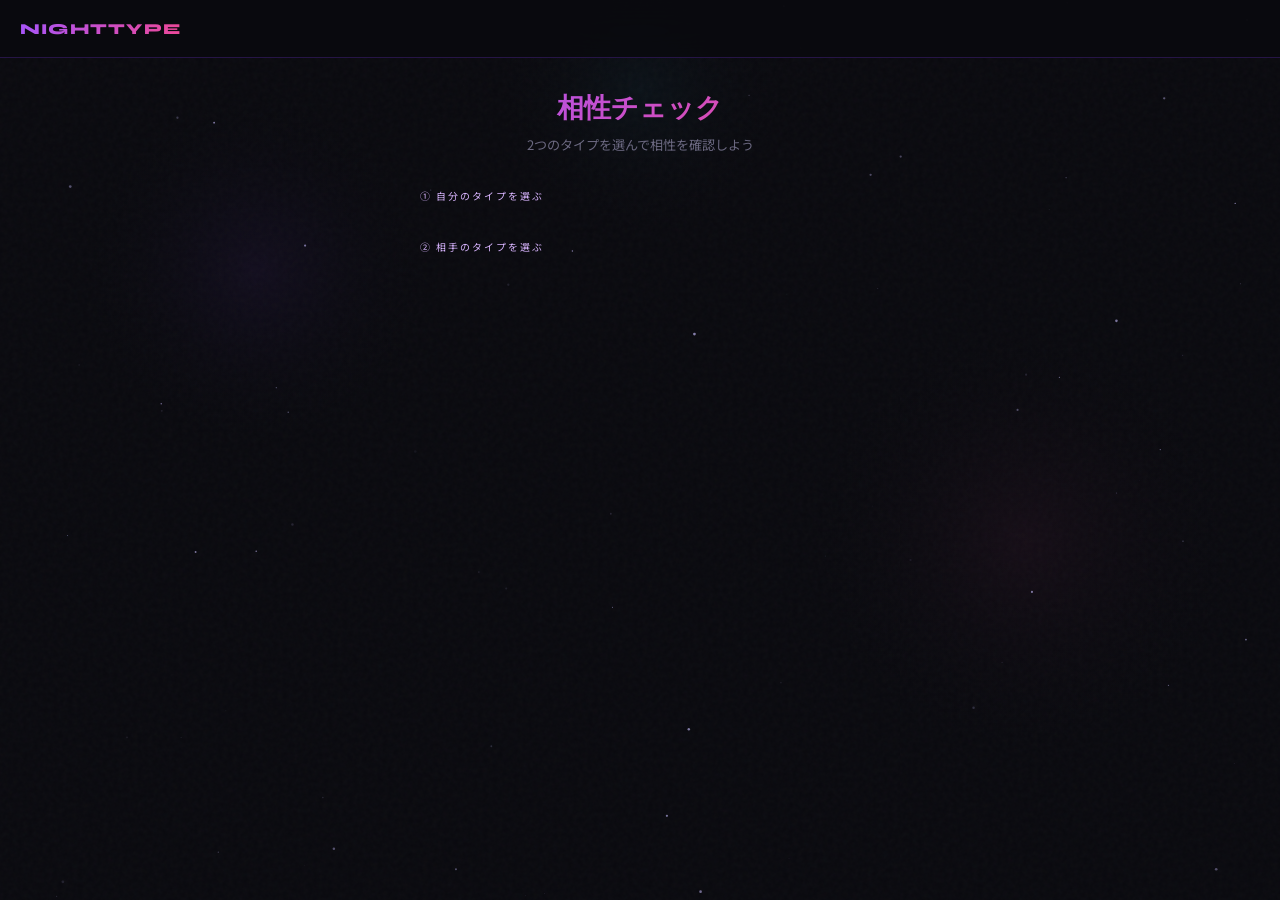
==== compat.html @ bc892fff "Add files via upload" ====
<!DOCTYPE html>
<html lang="ja">
<head>
  <meta charset="UTF-8" />
  <meta name="viewport" content="width=device-width, initial-scale=1.0" />
  <title>相性チェック｜NightType</title>
  <link rel="stylesheet" href="./style.css" />
</head>
<body>

<canvas id="bg-canvas"></canvas>
<div class="noise"></div>

<nav class="navbar">
  <a href="index.html" class="nav-logo">NightType</a>
  <button class="hamburger" id="hamburger" aria-label="menu">
    <span></span><span></span><span></span>
  </button>
</nav>
<div class="drawer" id="drawer">
  <a href="index.html"><span class="icon">🏠</span>ホーム</a>
  <a href="quiz.html"><span class="icon">🌙</span>診断する</a>
  <a href="compat.html" class="active"><span class="icon">💜</span>相性チェック</a>
</div>
<div class="drawer-overlay" id="drawer-overlay"></div>

<div class="page">
  <div class="compat-page">

    <div class="page-header">
      <h1>相性チェック</h1>
      <p>2つのタイプを選んで相性を確認しよう</p>
    </div>

    <p class="selector-label">① 自分のタイプを選ぶ</p>
    <div class="type-grid" id="grid1"></div>

    <p class="selector-label" style="animation-delay:0.4s">② 相手のタイプを選ぶ</p>
    <div class="type-grid" id="grid2"></div>

    <!-- 結果 -->
    <div class="compat-result" id="compatResult">
      <div class="cr-pair">
        <div class="cr-type">
          <span class="icon" id="crIcon1">🌙</span>
          <span class="name" id="crName1">—</span>
        </div>
        <div class="cr-arrow">⟷</div>
        <div class="cr-type">
          <span class="icon" id="crIcon2">🌙</span>
          <span class="name" id="crName2">—</span>
        </div>
      </div>

      <div class="cr-score">
        <div class="hearts" id="crHearts">💜💜💜</div>
        <div class="label" id="crLabel">相性スコア</div>
      </div>

      <p class="cr-comment" id="crComment">—</p>
    </div>

  </div>
</div>

<script src="./types.js"></script>
<script>
const typeKeys = Object.keys(types);
let sel1 = null, sel2 = null;

const heartMap = {
  5: { hearts: '💜💜💜💜💜', label: '最高の相性 ★★★★★' },
  4: { hearts: '💜💜💜💜🤍', label: 'とても良い相性 ★★★★☆' },
  3: { hearts: '💜💜💜🤍🤍', label: '普通の相性 ★★★☆☆' },
  2: { hearts: '💜💜🤍🤍🤍', label: '少し難しい ★★☆☆☆' },
  1: { hearts: '💜🤍🤍🤍🤍', label: '刺激が強い ★☆☆☆☆' }
};

function buildGrid(gridId, selClass) {
  const grid = document.getElementById(gridId);
  typeKeys.forEach(key => {
    const d = types[key];
    const btn = document.createElement('button');
    btn.className = 'type-btn';
    btn.dataset.key = key;
    btn.innerHTML = `
      <span class="tb-icon">${d.icon}</span>
      <span class="tb-name">${d.name}</span>
      <span class="tb-desc">${d.description.slice(0, 24)}…</span>
    `;
    btn.addEventListener('click', () => {
      grid.querySelectorAll('.type-btn').forEach(b => b.classList.remove('selected'));
      btn.classList.add('selected');
      if (gridId === 'grid1') sel1 = key;
      else sel2 = key;
      if (sel1 && sel2) showResult();
    });
    grid.appendChild(btn);
  });
}

function showResult() {
  const score = getCompat(sel1, sel2);
  const d1 = types[sel1], d2 = types[sel2];
  const hm = heartMap[score];

  document.getElementById('crIcon1').textContent = d1.icon;
  document.getElementById('crName1').textContent = d1.name;
  document.getElementById('crIcon2').textContent = d2.icon;
  document.getElementById('crName2').textContent = d2.name;
  document.getElementById('crHearts').textContent = hm.hearts;
  document.getElementById('crLabel').textContent = hm.label;
  document.getElementById('crComment').textContent = getCompatComment(score);

  const res = document.getElementById('compatResult');
  res.classList.remove('show');
  void res.offsetWidth; // reflow for re-animation
  res.classList.add('show');
  res.scrollIntoView({ behavior: 'smooth', block: 'nearest' });
}

buildGrid('grid1');
buildGrid('grid2');

// もし診断結果があれば自分のタイプを自動選択
const savedScores = JSON.parse(localStorage.getItem('nightTypeScores'));
if (savedScores) {
  const myType = Object.keys(savedScores).reduce((a, b) => savedScores[a] > savedScores[b] ? a : b);
  const btn = document.querySelector(`#grid1 [data-key="${myType}"]`);
  if (btn) { btn.click(); }
}
</script>
<script src="./common.js"></script>
</body>
</html>
---- style.css ----
@import url('https://fonts.googleapis.com/css2?family=Syne:wght@400;600;700;800&family=Noto+Sans+JP:wght@300;400;500&display=swap');

*, *::before, *::after { box-sizing: border-box; margin: 0; padding: 0; }

:root {
  --bg:       #0a0a0f;
  --surface:  #111118;
  --surface2: #18181f;
  --purple:   #7c3aed;
  --purple-l: #a855f7;
  --purple-ll:#d8b4fe;
  --pink:     #ec4899;
  --pink-l:   #f9a8d4;
  --cyan:     #22d3ee;
  --white:    #f4f0ff;
  --muted:    #6b6880;
  --border:   rgba(124,58,237,0.25);
  --glow:     rgba(124,58,237,0.35);
}

html, body { height: 100%; scroll-behavior: smooth; }

body {
  font-family: 'Noto Sans JP', sans-serif;
  background: var(--bg);
  color: var(--white);
  min-height: 100vh;
  overflow-x: hidden;
}

/* ── Scrollbar ── */
::-webkit-scrollbar { width: 4px; }
::-webkit-scrollbar-track { background: var(--bg); }
::-webkit-scrollbar-thumb { background: var(--purple); border-radius: 2px; }

/* ── Canvas BG ── */
#bg-canvas {
  position: fixed; inset: 0; z-index: 0; pointer-events: none;
}

/* ── Noise overlay ── */
.noise {
  position: fixed; inset: 0; z-index: 1; pointer-events: none; opacity: 0.03;
  background-image: url("data:image/svg+xml,%3Csvg viewBox='0 0 200 200' xmlns='http://www.w3.org/2000/svg'%3E%3Cfilter id='n'%3E%3CfeTurbulence type='fractalNoise' baseFrequency='0.9' numOctaves='4' stitchTiles='stitch'/%3E%3C/filter%3E%3Crect width='100%25' height='100%25' filter='url(%23n)'/%3E%3C/svg%3E");
}

/* ════════════════════════════
   NAVBAR
════════════════════════════ */
.navbar {
  position: fixed; top: 0; left: 0; right: 0; z-index: 100;
  display: flex; align-items: center; justify-content: space-between;
  padding: 0 20px; height: 58px;
  background: rgba(10,10,15,0.85);
  backdrop-filter: blur(16px);
  border-bottom: 1px solid var(--border);
}

.nav-logo {
  font-family: 'Syne', sans-serif; font-weight: 800; font-size: 0.95rem;
  letter-spacing: 0.08em; text-transform: uppercase;
  background: linear-gradient(90deg, var(--purple-l), var(--pink));
  -webkit-background-clip: text; -webkit-text-fill-color: transparent;
  text-decoration: none;
}

.hamburger {
  display: flex; flex-direction: column; justify-content: center; gap: 5px;
  width: 36px; height: 36px; cursor: pointer; padding: 4px;
  background: none; border: none;
}
.hamburger span {
  display: block; height: 2px; border-radius: 2px;
  background: var(--purple-ll);
  transition: all 0.3s ease;
  transform-origin: center;
}
.hamburger.open span:nth-child(1) { transform: translateY(7px) rotate(45deg); }
.hamburger.open span:nth-child(2) { opacity: 0; transform: scaleX(0); }
.hamburger.open span:nth-child(3) { transform: translateY(-7px) rotate(-45deg); }

/* Drawer */
.drawer {
  position: fixed; top: 58px; right: 0; bottom: 0;
  width: min(280px, 80vw); z-index: 99;
  background: rgba(17,17,24,0.97);
  backdrop-filter: blur(20px);
  border-left: 1px solid var(--border);
  transform: translateX(100%);
  transition: transform 0.35s cubic-bezier(0.4,0,0.2,1);
  padding: 32px 24px;
  display: flex; flex-direction: column; gap: 8px;
}
.drawer.open { transform: translateX(0); }
.drawer-overlay {
  position: fixed; inset: 0; z-index: 98; background: rgba(0,0,0,0.5);
  opacity: 0; pointer-events: none; transition: opacity 0.3s;
}
.drawer-overlay.open { opacity: 1; pointer-events: all; }

.drawer a {
  display: flex; align-items: center; gap: 12px;
  padding: 14px 16px; border-radius: 10px;
  font-family: 'Syne', sans-serif; font-weight: 600; font-size: 0.9rem;
  letter-spacing: 0.05em; color: var(--white); text-decoration: none;
  transition: all 0.2s;
}
.drawer a:hover, .drawer a.active {
  background: rgba(124,58,237,0.2); color: var(--purple-ll);
}
.drawer a .icon { font-size: 1.1rem; width: 24px; text-align: center; }

/* ════════════════════════════
   PAGE WRAPPER
════════════════════════════ */
.page {
  position: relative; z-index: 2;
  padding-top: 58px; min-height: 100vh;
}

/* ════════════════════════════
   HOME PAGE
════════════════════════════ */
.home-hero {
  display: flex; flex-direction: column; align-items: center; justify-content: center;
  min-height: calc(100vh - 58px);
  padding: 40px 24px; text-align: center;
}

.hero-badge {
  display: inline-flex; align-items: center; gap: 6px;
  padding: 6px 14px; border-radius: 999px;
  border: 1px solid rgba(168,85,247,0.4);
  background: rgba(124,58,237,0.12);
  font-size: 0.65rem; letter-spacing: 0.2em; text-transform: uppercase;
  color: var(--purple-ll); margin-bottom: 24px;
  opacity: 0; animation: popIn 0.6s ease 0.2s forwards;
}
.hero-badge .dot {
  width: 6px; height: 6px; border-radius: 50%; background: var(--purple-l);
  animation: pulse 2s infinite;
}

.hero-title {
  font-family: 'Syne', sans-serif; font-weight: 800;
  font-size: clamp(2.2rem, 8vw, 3.4rem); line-height: 1.1;
  letter-spacing: -0.01em; margin-bottom: 16px;
  opacity: 0; animation: popIn 0.6s ease 0.35s forwards;
}
.hero-title .grad {
  background: linear-gradient(135deg, var(--purple-l) 0%, var(--pink) 50%, var(--cyan) 100%);
  -webkit-background-clip: text; -webkit-text-fill-color: transparent;
}

.hero-sub {
  font-size: 0.9rem; line-height: 1.8; color: var(--muted);
  max-width: 320px; margin-bottom: 40px;
  opacity: 0; animation: popIn 0.6s ease 0.5s forwards;
}

.hero-btn {
  display: inline-block; padding: 16px 40px; border-radius: 999px;
  background: linear-gradient(135deg, var(--purple), var(--pink));
  color: #fff; font-family: 'Syne', sans-serif; font-weight: 700;
  font-size: 0.9rem; letter-spacing: 0.08em; text-decoration: none;
  box-shadow: 0 8px 32px rgba(124,58,237,0.45);
  transition: all 0.25s ease;
  opacity: 0; animation: popIn 0.6s ease 0.65s forwards;
}
.hero-btn:hover {
  transform: translateY(-3px);
  box-shadow: 0 14px 40px rgba(124,58,237,0.6);
}

.hero-cards {
  display: flex; gap: 12px; margin-top: 48px; flex-wrap: wrap; justify-content: center;
  opacity: 0; animation: popIn 0.6s ease 0.8s forwards;
}
.hero-card {
  padding: 14px 18px; border-radius: 14px;
  background: var(--surface); border: 1px solid var(--border);
  font-size: 0.75rem; color: var(--muted);
  display: flex; align-items: center; gap: 8px;
}
.hero-card .num {
  font-family: 'Syne', sans-serif; font-weight: 700; font-size: 1.1rem; color: var(--purple-ll);
}

/* ════════════════════════════
   QUIZ PAGE
════════════════════════════ */
.quiz-wrap {
  max-width: 480px; margin: 0 auto;
  padding: 32px 20px 60px;
  display: flex; flex-direction: column; align-items: center;
}

.quiz-header {
  width: 100%; margin-bottom: 28px;
  opacity: 0; animation: popIn 0.5s ease 0.1s forwards;
}

.progress-top {
  display: flex; justify-content: space-between; align-items: center;
  font-size: 0.65rem; letter-spacing: 0.15em; text-transform: uppercase;
  color: var(--muted); margin-bottom: 10px;
}
.progress-num { font-family: 'Syne', sans-serif; color: var(--purple-ll); font-weight: 700; }

.progress-bar {
  width: 100%; height: 3px; background: rgba(255,255,255,0.06); border-radius: 999px; overflow: hidden;
}
.progress-fill {
  height: 100%;
  background: linear-gradient(90deg, var(--purple), var(--pink));
  border-radius: 999px;
  transition: width 0.5s cubic-bezier(0.4,0,0.2,1);
  position: relative;
}
.progress-fill::after {
  content: ''; position: absolute; right: 0; top: 50%; transform: translateY(-50%);
  width: 8px; height: 8px; border-radius: 50%;
  background: var(--pink);
  box-shadow: 0 0 10px var(--pink);
}

.q-card {
  width: 100%; border-radius: 20px;
  background: var(--surface);
  border: 1px solid var(--border);
  padding: 32px 24px; position: relative; overflow: hidden;
  opacity: 0; animation: popIn 0.5s ease 0.25s forwards;
}
.q-card::before {
  content: ''; position: absolute; top: 0; left: 0; right: 0; height: 2px;
  background: linear-gradient(90deg, var(--purple), var(--pink), var(--cyan));
}

.q-tag {
  display: inline-block; padding: 4px 10px; border-radius: 999px;
  background: rgba(124,58,237,0.18); border: 1px solid rgba(168,85,247,0.3);
  font-size: 0.6rem; letter-spacing: 0.2em; text-transform: uppercase;
  color: var(--purple-ll); margin-bottom: 18px;
}

#question {
  font-size: 1.15rem; line-height: 1.85; font-weight: 400; letter-spacing: 0.02em;
}

.q-deco {
  position: absolute; bottom: -20px; right: -20px;
  width: 100px; height: 100px; border-radius: 50%;
  background: radial-gradient(circle, rgba(124,58,237,0.12), transparent 70%);
  pointer-events: none;
}

.btn-group {
  width: 100%; display: flex; flex-direction: column; gap: 12px; margin-top: 20px;
  opacity: 0; animation: popIn 0.5s ease 0.4s forwards;
}

.btn-yes, .btn-no {
  width: 100%; padding: 18px; border-radius: 14px; border: none; cursor: pointer;
  font-family: 'Syne', sans-serif; font-weight: 700; font-size: 0.85rem;
  letter-spacing: 0.06em; transition: all 0.22s ease; position: relative; overflow: hidden;
}
.btn-yes {
  background: linear-gradient(135deg, var(--purple), var(--pink));
  color: #fff;
  box-shadow: 0 6px 24px rgba(124,58,237,0.4);
}
.btn-yes:hover { transform: translateY(-2px); box-shadow: 0 10px 32px rgba(124,58,237,0.55); }
.btn-no {
  background: var(--surface2); color: var(--muted);
  border: 1px solid rgba(255,255,255,0.08);
}
.btn-no:hover { color: var(--white); border-color: rgba(255,255,255,0.2); transform: translateY(-2px); }

/* ════════════════════════════
   RESULT PAGE
════════════════════════════ */
.result-wrap {
  max-width: 480px; margin: 0 auto;
  padding: 32px 20px 80px;
  display: flex; flex-direction: column; align-items: center;
}

.result-eyebrow {
  font-size: 0.62rem; letter-spacing: 0.3em; text-transform: uppercase;
  color: var(--purple-ll); margin-bottom: 20px;
  opacity: 0; animation: popIn 0.6s ease 0.1s forwards;
}

.result-illust {
  width: 140px; height: 140px; border-radius: 50%;
  display: flex; align-items: center; justify-content: center;
  font-size: 4.5rem; margin-bottom: 24px;
  border: 2px solid var(--border);
  background: radial-gradient(circle at 30% 30%, rgba(124,58,237,0.3), rgba(10,10,15,0.8));
  box-shadow: 0 0 40px rgba(124,58,237,0.3), inset 0 0 30px rgba(168,85,247,0.1);
  opacity: 0; animation: popIn 0.7s cubic-bezier(0.34,1.56,0.64,1) 0.3s forwards;
}

.result-card {
  width: 100%; border-radius: 20px;
  background: var(--surface); border: 1px solid var(--border);
  padding: 28px 22px; position: relative; overflow: hidden;
  opacity: 0; animation: popIn 0.6s ease 0.5s forwards;
}
.result-card::before {
  content: ''; position: absolute; top: 0; left: 0; right: 0; height: 2px;
  background: linear-gradient(90deg, var(--purple), var(--pink), var(--cyan));
}

.result-type-label { font-size: 0.6rem; letter-spacing: 0.25em; text-transform: uppercase; color: var(--muted); margin-bottom: 8px; }
.result-type-name {
  font-family: 'Syne', sans-serif; font-weight: 800;
  font-size: 1.9rem; line-height: 1.15; letter-spacing: -0.01em;
  background: linear-gradient(135deg, var(--purple-ll), var(--pink-l));
  -webkit-background-clip: text; -webkit-text-fill-color: transparent;
  margin-bottom: 16px;
}
.result-desc {
  font-size: 0.88rem; line-height: 1.85; color: #9d99b0;
  padding-top: 16px; border-top: 1px solid rgba(255,255,255,0.05);
}

.compat-block {
  width: 100%; margin-top: 16px; border-radius: 16px;
  background: var(--surface); border: 1px solid var(--border);
  padding: 20px 20px; overflow: hidden;
  opacity: 0; animation: popIn 0.6s ease 0.7s forwards;
}
.compat-title {
  font-family: 'Syne', sans-serif; font-size: 0.7rem; font-weight: 700;
  letter-spacing: 0.18em; text-transform: uppercase; margin-bottom: 14px;
  display: flex; align-items: center; gap: 8px;
}
.compat-title .dot-good { width: 8px; height: 8px; border-radius: 50%; background: var(--purple-l); box-shadow: 0 0 8px var(--purple); }
.compat-title .dot-bad  { width: 8px; height: 8px; border-radius: 50%; background: var(--pink); box-shadow: 0 0 8px var(--pink); }

.compat-list { list-style: none; display: flex; flex-direction: column; gap: 8px; }
.compat-list li {
  padding: 10px 14px; border-radius: 10px;
  background: var(--surface2); font-size: 0.82rem;
  display: flex; align-items: center; gap: 10px;
}
.compat-list li .ci { font-size: 1.1rem; }
.compat-list.good li { border-left: 3px solid var(--purple-l); }
.compat-list.bad  li { border-left: 3px solid var(--pink); }

.result-actions {
  width: 100%; display: flex; flex-direction: column; gap: 10px; margin-top: 16px;
  opacity: 0; animation: popIn 0.6s ease 0.9s forwards;
}
.btn-retry {
  width: 100%; padding: 17px; border-radius: 14px; border: 1px solid var(--border);
  background: transparent; color: var(--purple-ll);
  font-family: 'Syne', sans-serif; font-weight: 700; font-size: 0.82rem;
  letter-spacing: 0.08em; cursor: pointer; transition: all 0.22s;
}
.btn-retry:hover { background: rgba(124,58,237,0.15); transform: translateY(-1px); }

.btn-compat {
  width: 100%; padding: 17px; border-radius: 14px; border: none;
  background: linear-gradient(135deg, var(--purple), var(--pink));
  color: #fff; font-family: 'Syne', sans-serif; font-weight: 700;
  font-size: 0.82rem; letter-spacing: 0.08em; cursor: pointer;
  box-shadow: 0 6px 24px rgba(124,58,237,0.4); transition: all 0.22s;
  text-decoration: none; display: block; text-align: center;
}
.btn-compat:hover { transform: translateY(-2px); box-shadow: 0 10px 32px rgba(124,58,237,0.55); }

/* ════════════════════════════
   COMPAT PAGE
════════════════════════════ */
.compat-page {
  max-width: 480px; margin: 0 auto; padding: 32px 20px 80px;
}

.page-header {
  text-align: center; margin-bottom: 32px;
  opacity: 0; animation: popIn 0.6s ease 0.1s forwards;
}
.page-header h1 {
  font-family: 'Syne', sans-serif; font-weight: 800; font-size: 1.7rem;
  background: linear-gradient(135deg, var(--purple-l), var(--pink));
  -webkit-background-clip: text; -webkit-text-fill-color: transparent;
  margin-bottom: 8px;
}
.page-header p { font-size: 0.82rem; color: var(--muted); line-height: 1.7; }

.selector-label {
  font-size: 0.62rem; letter-spacing: 0.2em; text-transform: uppercase;
  color: var(--purple-ll); margin-bottom: 12px;
  opacity: 0; animation: popIn 0.6s ease 0.25s forwards;
}

.type-grid {
  display: grid; grid-template-columns: repeat(2, 1fr); gap: 10px; margin-bottom: 24px;
  opacity: 0; animation: popIn 0.6s ease 0.35s forwards;
}
.type-btn {
  padding: 14px 12px; border-radius: 12px; border: 1px solid var(--border);
  background: var(--surface); cursor: pointer; transition: all 0.2s;
  text-align: left; color: var(--white);
}
.type-btn:hover { border-color: var(--purple-l); background: rgba(124,58,237,0.12); }
.type-btn.selected { border-color: var(--purple-l); background: rgba(124,58,237,0.2); box-shadow: 0 0 16px rgba(124,58,237,0.25); }
.type-btn .tb-icon { font-size: 1.5rem; margin-bottom: 6px; display: block; }
.type-btn .tb-name { font-family: 'Syne', sans-serif; font-weight: 700; font-size: 0.78rem; display: block; margin-bottom: 2px; }
.type-btn .tb-desc { font-size: 0.68rem; color: var(--muted); line-height: 1.4; }

.compat-result {
  border-radius: 20px; background: var(--surface); border: 1px solid var(--border);
  padding: 24px 20px; display: none;
  opacity: 0; animation: popIn 0.5s ease forwards;
}
.compat-result.show { display: block; }
.compat-result::before {
  content: ''; display: block; height: 2px; margin: -24px -20px 20px;
  background: linear-gradient(90deg, var(--purple), var(--pink), var(--cyan));
}

.cr-pair {
  display: flex; align-items: center; justify-content: center; gap: 16px;
  margin-bottom: 20px;
}
.cr-type {
  display: flex; flex-direction: column; align-items: center; gap: 6px;
}
.cr-type .icon { font-size: 2.2rem; }
.cr-type .name { font-family: 'Syne', sans-serif; font-size: 0.72rem; font-weight: 700; color: var(--purple-ll); text-align: center; }
.cr-arrow { font-size: 1.4rem; color: var(--pink); }

.cr-score {
  text-align: center; margin-bottom: 20px;
}
.cr-score .hearts { font-size: 1.6rem; letter-spacing: 4px; margin-bottom: 6px; }
.cr-score .label {
  font-family: 'Syne', sans-serif; font-size: 0.7rem; letter-spacing: 0.15em;
  text-transform: uppercase; color: var(--muted);
}

.cr-comment {
  font-size: 0.85rem; line-height: 1.8; color: #9d99b0;
  padding: 16px; border-radius: 12px; background: var(--surface2);
  border-left: 3px solid var(--purple);
}

/* ════════════════════════════
   ANIMATIONS
════════════════════════════ */
@keyframes popIn {
  from { opacity: 0; transform: translateY(16px); }
  to   { opacity: 1; transform: translateY(0); }
}
@keyframes pulse {
  0%,100% { opacity: 1; transform: scale(1); }
  50%      { opacity: 0.5; transform: scale(0.8); }
}

.q-exit  { animation: qExit 0.2s ease forwards !important; }
.q-enter { animation: qEnter 0.28s ease forwards !important; }
@keyframes qExit  { to { opacity: 0; transform: translateX(-14px) scale(0.97); } }
@keyframes qEnter { from { opacity: 0; transform: translateX(14px) scale(0.97); } to { opacity: 1; transform: translateX(0) scale(1); } }

/* ════════════════════════════
   MOBILE
════════════════════════════ */
@media (max-width: 400px) {
  .hero-title { font-size: 2rem; }
  .type-grid { grid-template-columns: 1fr; }
}
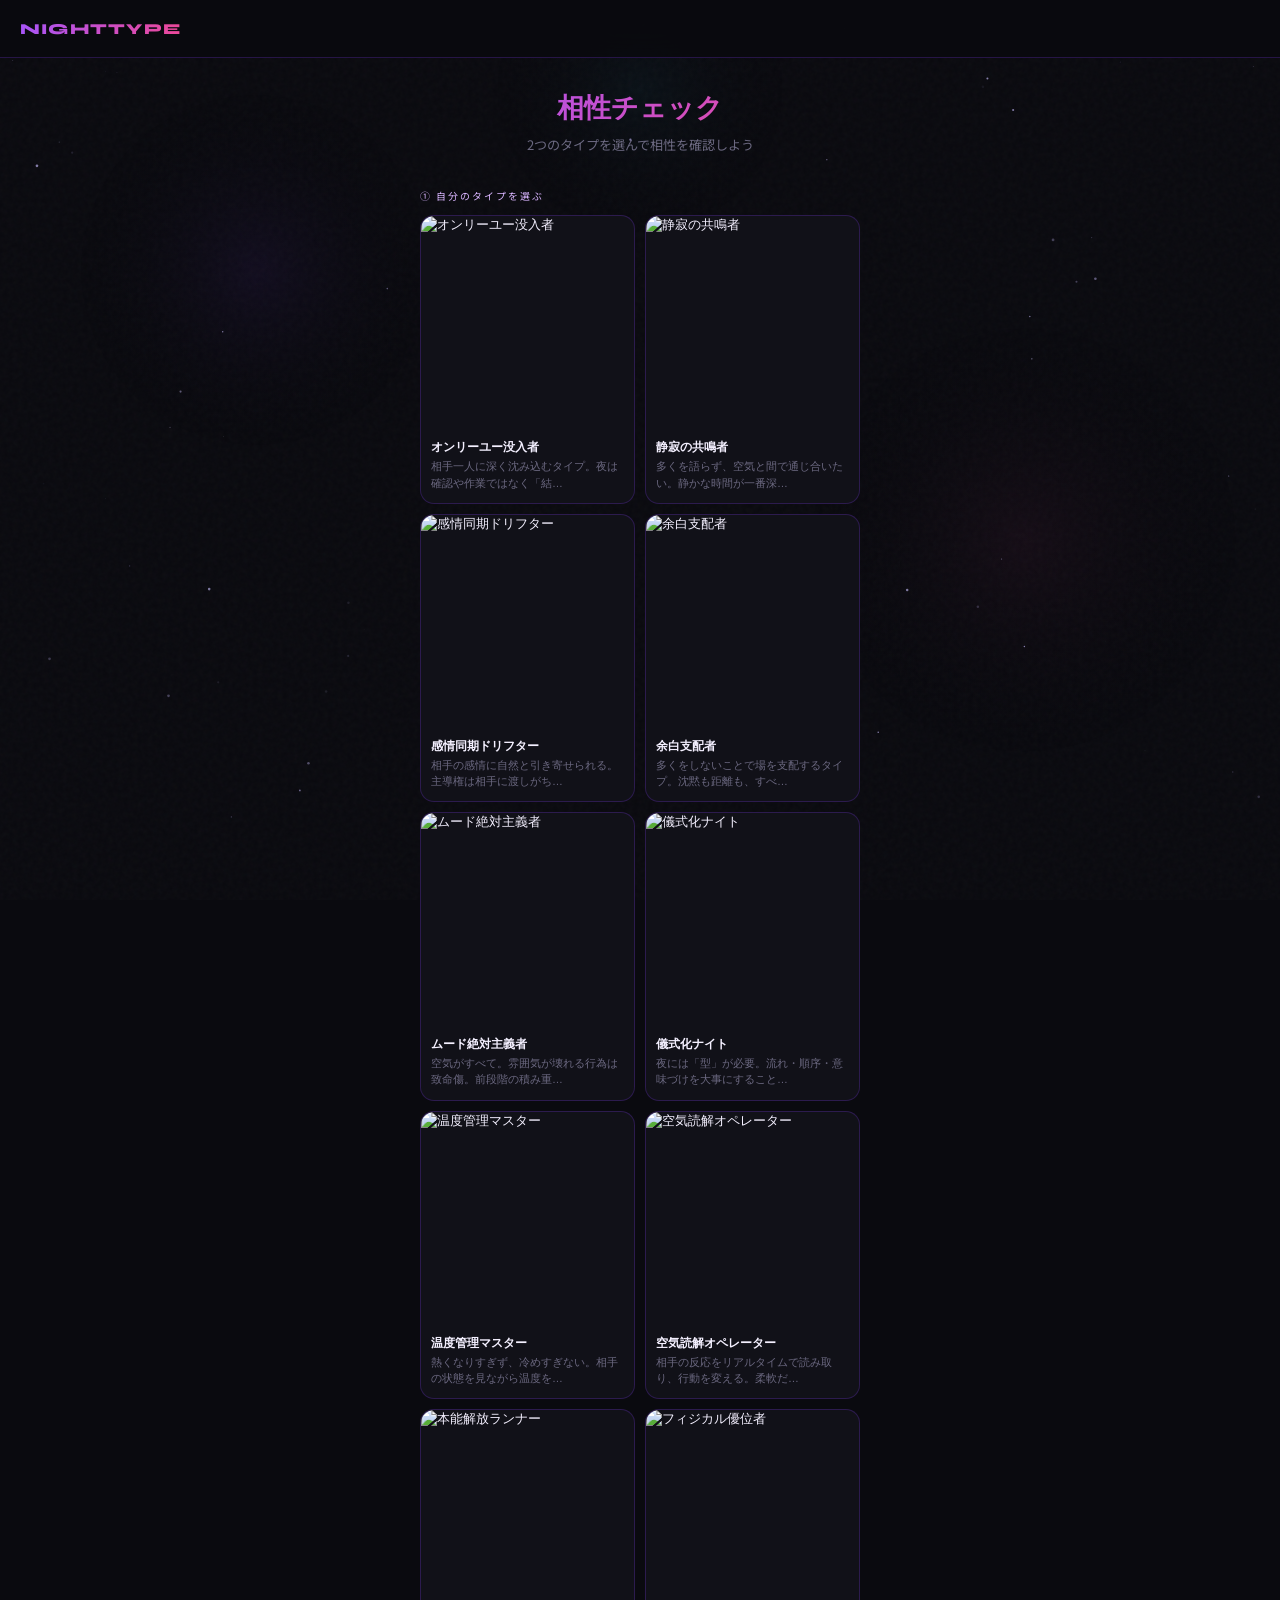
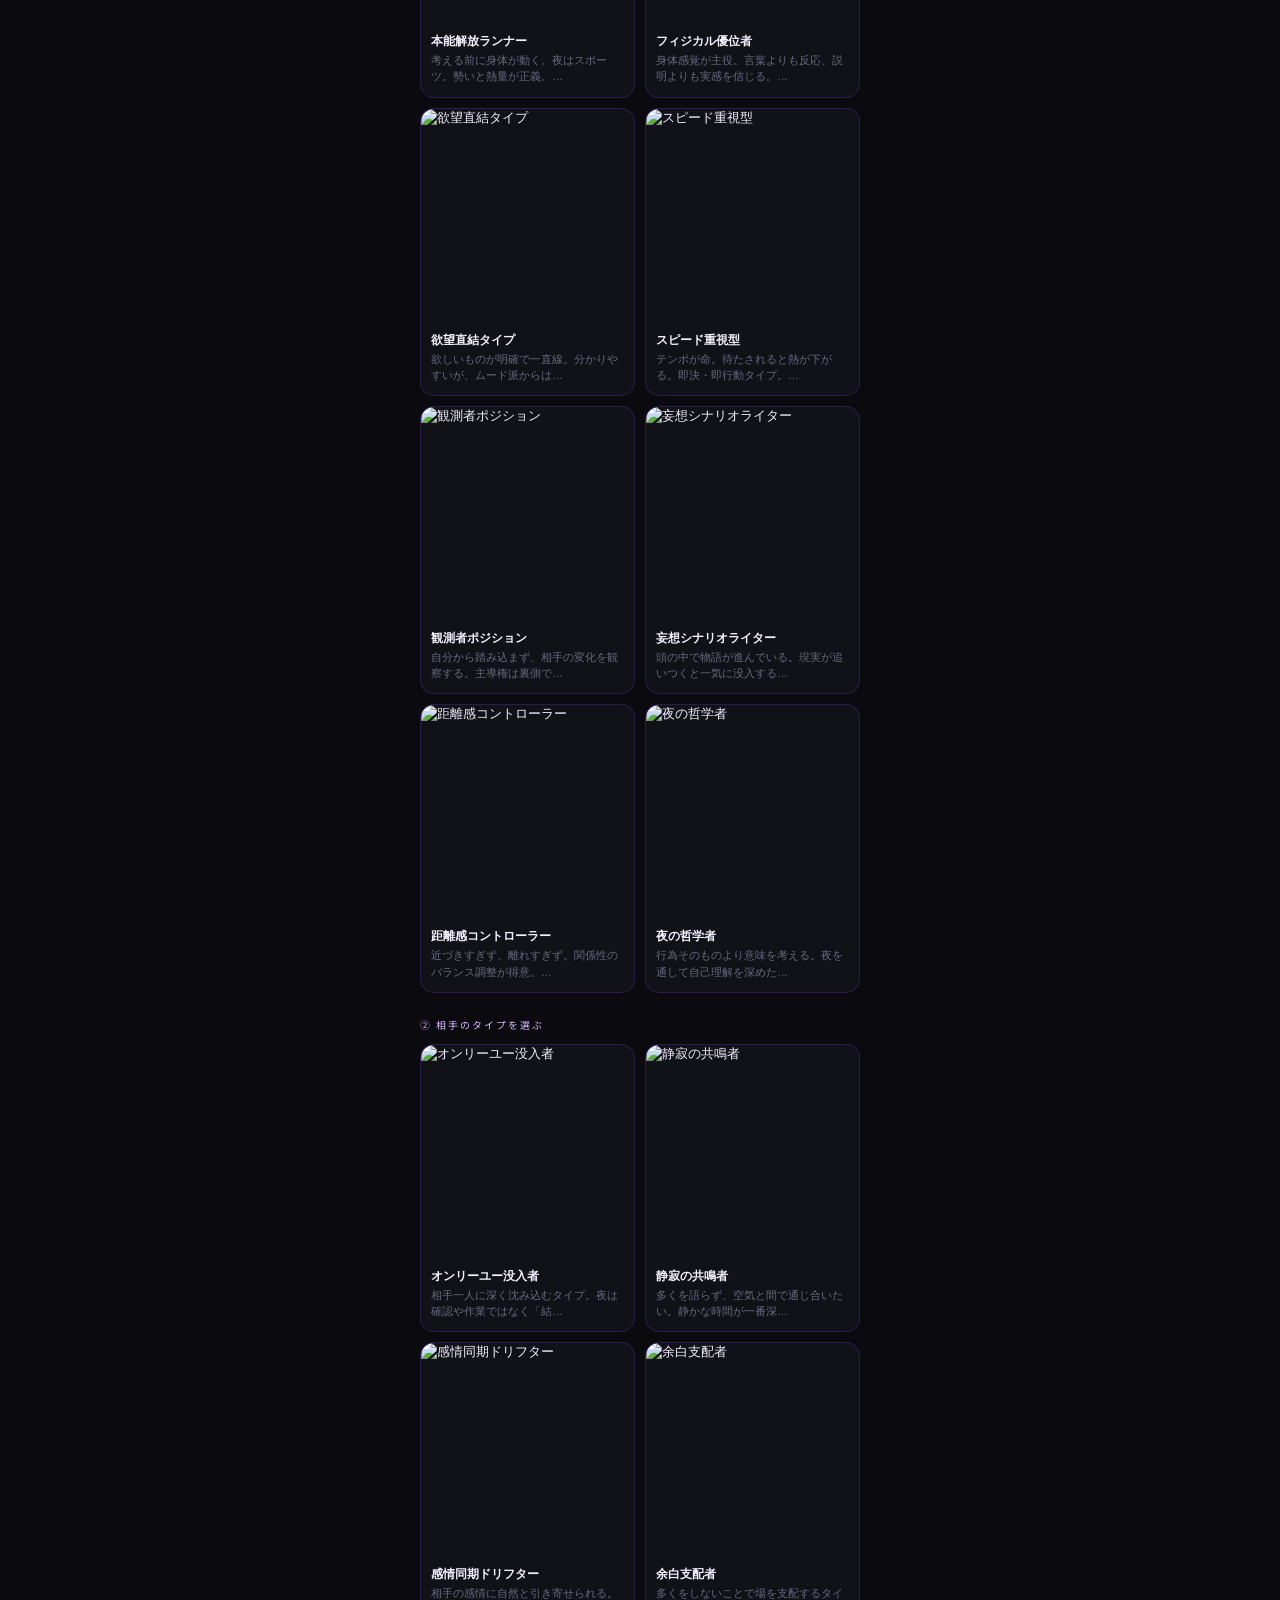
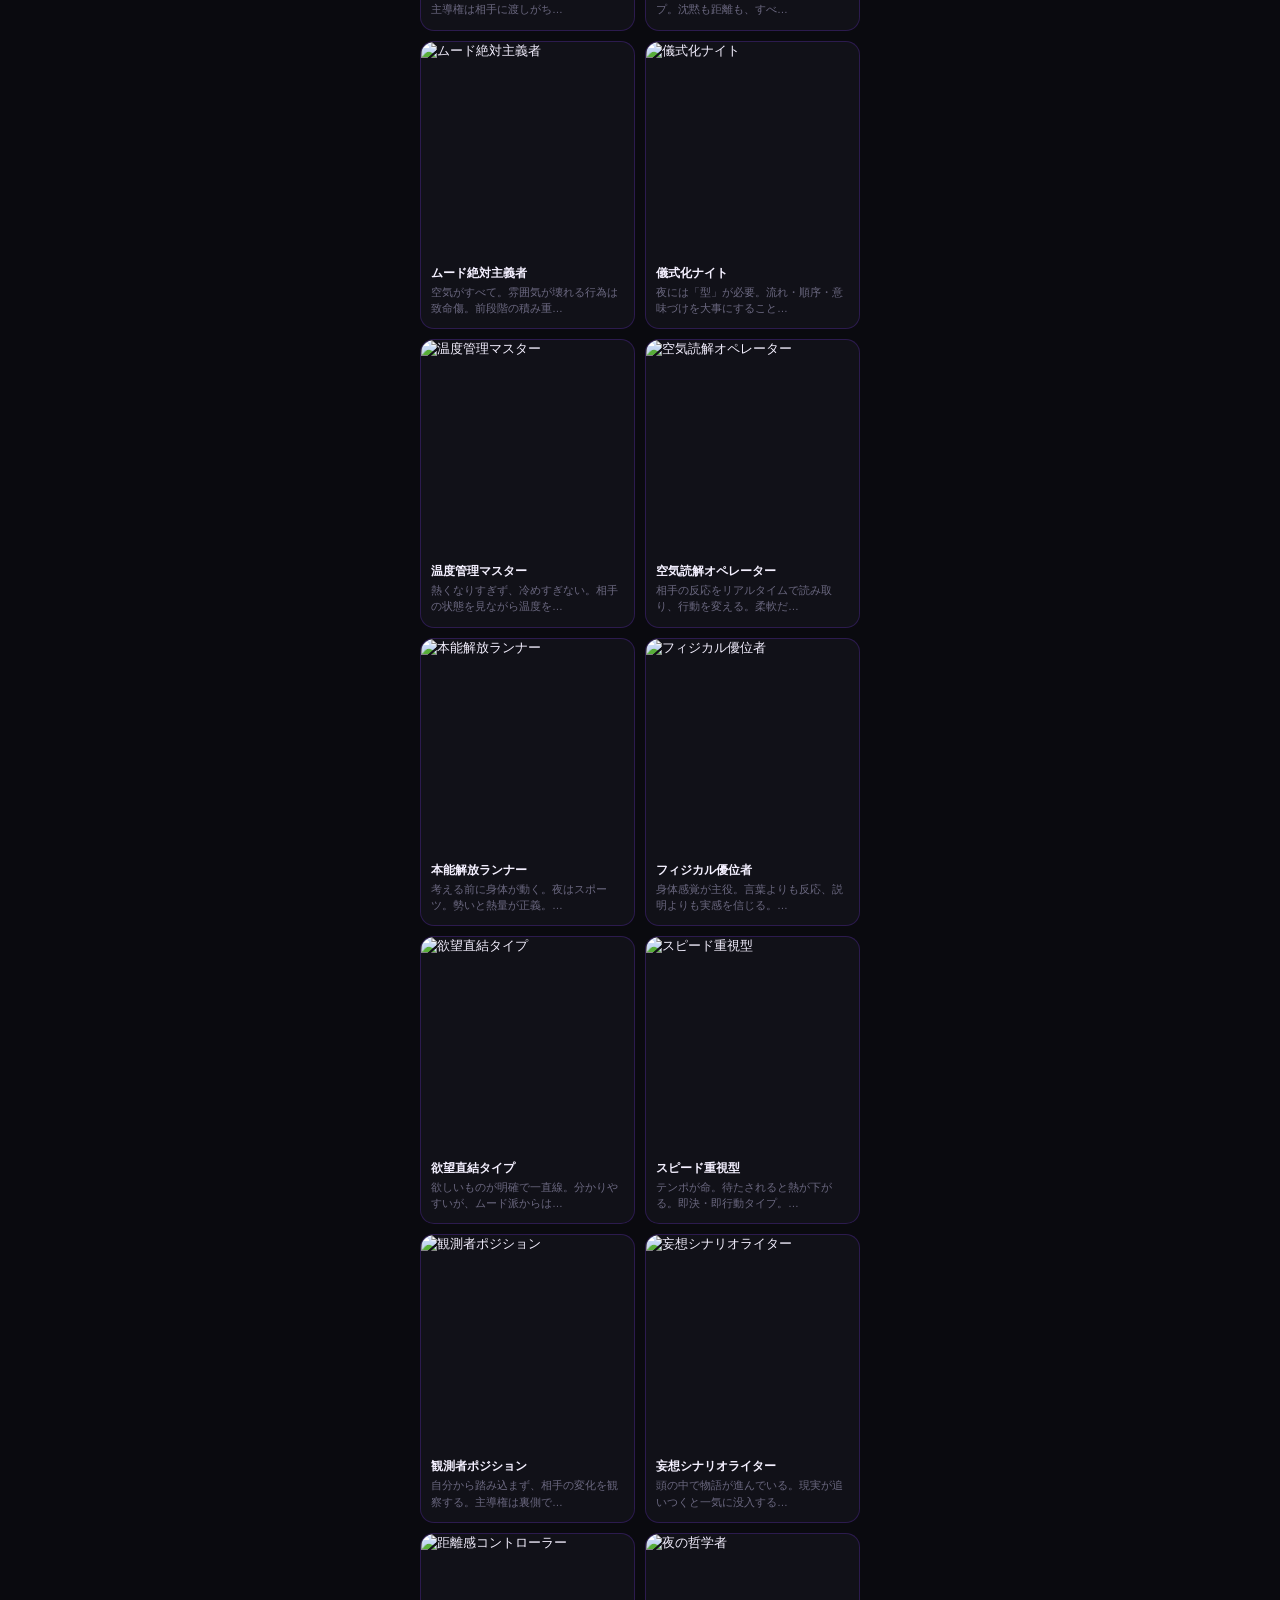
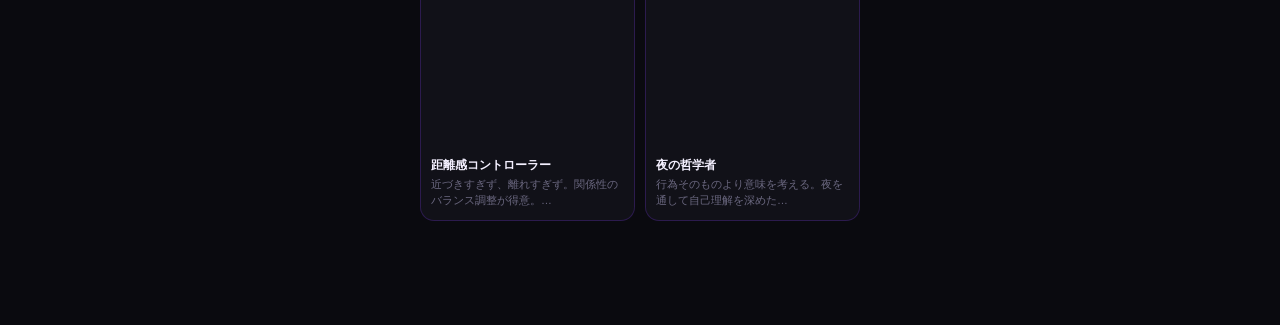
==== commit 94e4f804: "Add files via upload" ====
--- a/compat.html
+++ b/compat.html
@@ -1,133 +1,148 @@
 <!DOCTYPE html>
 <html lang="ja">
 <head>
-  <meta charset="UTF-8" />
-  <meta name="viewport" content="width=device-width, initial-scale=1.0" />
+  <meta charset="UTF-8"/>
+  <meta name="viewport" content="width=device-width, initial-scale=1.0"/>
   <title>相性チェック｜NightType</title>
-  <link rel="stylesheet" href="./style.css" />
+  <link rel="stylesheet" href="./style.css"/>
+  <style>
+    .type-grid { display:grid; grid-template-columns:repeat(2,1fr); gap:10px; margin-bottom:24px; opacity:0; animation:popIn 0.6s ease 0.35s forwards; }
+    .type-btn {
+      padding:0; border-radius:14px; border:1px solid var(--border);
+      background:var(--surface); cursor:pointer; transition:all 0.2s;
+      overflow:hidden; text-align:left; color:var(--white);
+      display:flex; flex-direction:column;
+    }
+    .type-btn:hover { border-color:var(--purple-l); background:rgba(124,58,237,0.1); }
+    .type-btn.selected { border-color:var(--purple-l); background:rgba(124,58,237,0.2); box-shadow:0 0 16px rgba(124,58,237,0.3); }
+    .tb-img { width:100%; aspect-ratio:1/1; object-fit:cover; display:block; }
+    .tb-img-icon { width:100%; aspect-ratio:1/1; display:flex; align-items:center; justify-content:center; font-size:2.8rem; background:var(--surface2); }
+    .tb-body { padding:10px 10px 12px; }
+    .tb-name { font-family:'Syne',sans-serif; font-weight:700; font-size:0.75rem; display:block; margin-bottom:3px; }
+    .tb-desc { font-size:0.65rem; color:var(--muted); line-height:1.4; }
+
+    .compat-result { border-radius:20px; background:var(--surface); border:1px solid var(--border); padding:24px 20px; display:none; }
+    .compat-result.show { display:block; animation:popIn 0.5s ease forwards; }
+    .compat-result::before { content:''; display:block; height:2px; margin:-24px -20px 20px; background:linear-gradient(90deg,var(--purple),var(--pink),var(--cyan)); }
+    .cr-pair { display:flex; align-items:center; justify-content:center; gap:16px; margin-bottom:20px; }
+    .cr-type { display:flex; flex-direction:column; align-items:center; gap:6px; }
+    .cr-type img { width:72px; height:72px; border-radius:50%; object-fit:cover; border:2px solid var(--border); }
+    .cr-type .icon-fb { width:72px; height:72px; border-radius:50%; display:flex; align-items:center; justify-content:center; font-size:2.2rem; background:var(--surface2); border:2px solid var(--border); }
+    .cr-type .name { font-family:'Syne',sans-serif; font-size:0.68rem; font-weight:700; color:var(--purple-ll); text-align:center; max-width:80px; line-height:1.3; }
+    .cr-arrow { font-size:1.4rem; color:var(--pink); }
+    .cr-score { text-align:center; margin-bottom:20px; }
+    .cr-score .hearts { font-size:1.5rem; letter-spacing:4px; margin-bottom:6px; }
+    .cr-score .label { font-family:'Syne',sans-serif; font-size:0.68rem; letter-spacing:0.15em; text-transform:uppercase; color:var(--muted); }
+    .cr-comment { font-size:0.85rem; line-height:1.8; color:#9d99b0; padding:16px; border-radius:12px; background:var(--surface2); border-left:3px solid var(--purple); }
+  </style>
 </head>
 <body>
-
 <canvas id="bg-canvas"></canvas>
 <div class="noise"></div>
-
 <nav class="navbar">
   <a href="index.html" class="nav-logo">NightType</a>
-  <button class="hamburger" id="hamburger" aria-label="menu">
-    <span></span><span></span><span></span>
-  </button>
+  <button class="hamburger" id="hamburger"><span></span><span></span><span></span></button>
 </nav>
 <div class="drawer" id="drawer">
   <a href="index.html"><span class="icon">🏠</span>ホーム</a>
   <a href="quiz.html"><span class="icon">🌙</span>診断する</a>
+  <a href="characters.html"><span class="icon">🎴</span>キャラ一覧</a>
   <a href="compat.html" class="active"><span class="icon">💜</span>相性チェック</a>
 </div>
 <div class="drawer-overlay" id="drawer-overlay"></div>
 
 <div class="page">
   <div class="compat-page">
-
     <div class="page-header">
       <h1>相性チェック</h1>
       <p>2つのタイプを選んで相性を確認しよう</p>
     </div>
-
     <p class="selector-label">① 自分のタイプを選ぶ</p>
     <div class="type-grid" id="grid1"></div>
-
     <p class="selector-label" style="animation-delay:0.4s">② 相手のタイプを選ぶ</p>
     <div class="type-grid" id="grid2"></div>
-
-    <!-- 結果 -->
     <div class="compat-result" id="compatResult">
       <div class="cr-pair">
-        <div class="cr-type">
-          <span class="icon" id="crIcon1">🌙</span>
-          <span class="name" id="crName1">—</span>
-        </div>
+        <div class="cr-type"><div id="crVis1"></div><span class="name" id="crName1">—</span></div>
         <div class="cr-arrow">⟷</div>
-        <div class="cr-type">
-          <span class="icon" id="crIcon2">🌙</span>
-          <span class="name" id="crName2">—</span>
-        </div>
+        <div class="cr-type"><div id="crVis2"></div><span class="name" id="crName2">—</span></div>
       </div>
-
       <div class="cr-score">
         <div class="hearts" id="crHearts">💜💜💜</div>
         <div class="label" id="crLabel">相性スコア</div>
       </div>
-
       <p class="cr-comment" id="crComment">—</p>
     </div>
-
   </div>
 </div>
 
 <script src="./types.js"></script>
 <script>
-const typeKeys = Object.keys(types);
-let sel1 = null, sel2 = null;
-
-const heartMap = {
-  5: { hearts: '💜💜💜💜💜', label: '最高の相性 ★★★★★' },
-  4: { hearts: '💜💜💜💜🤍', label: 'とても良い相性 ★★★★☆' },
-  3: { hearts: '💜💜💜🤍🤍', label: '普通の相性 ★★★☆☆' },
-  2: { hearts: '💜💜🤍🤍🤍', label: '少し難しい ★★☆☆☆' },
-  1: { hearts: '💜🤍🤍🤍🤍', label: '刺激が強い ★☆☆☆☆' }
+const typeKeys=Object.keys(types);
+let sel1=null, sel2=null;
+const heartMap={
+  5:{hearts:'💜💜💜💜💜',label:'最高の相性 ★★★★★'},
+  4:{hearts:'💜💜💜💜🤍',label:'とても良い相性 ★★★★☆'},
+  3:{hearts:'💜💜💜🤍🤍',label:'普通の相性 ★★★☆☆'},
+  2:{hearts:'💜💜🤍🤍🤍',label:'少し難しい ★★☆☆☆'},
+  1:{hearts:'💜🤍🤍🤍🤍',label:'刺激が強い ★☆☆☆☆'}
 };
 
-function buildGrid(gridId, selClass) {
-  const grid = document.getElementById(gridId);
-  typeKeys.forEach(key => {
-    const d = types[key];
-    const btn = document.createElement('button');
-    btn.className = 'type-btn';
-    btn.dataset.key = key;
-    btn.innerHTML = `
-      <span class="tb-icon">${d.icon}</span>
-      <span class="tb-name">${d.name}</span>
-      <span class="tb-desc">${d.description.slice(0, 24)}…</span>
-    `;
-    btn.addEventListener('click', () => {
-      grid.querySelectorAll('.type-btn').forEach(b => b.classList.remove('selected'));
+function buildGrid(gridId, which){
+  const grid=document.getElementById(gridId);
+  typeKeys.forEach(key=>{
+    const d=types[key];
+    const btn=document.createElement('button');
+    btn.className='type-btn'; btn.dataset.key=key;
+    btn.innerHTML=`
+      ${d.image?`<img class="tb-img" src="${d.image}" alt="${d.name}" loading="lazy"/>`:
+                `<div class="tb-img-icon">${d.icon}</div>`}
+      <div class="tb-body">
+        <span class="tb-name">${d.name}</span>
+        <span class="tb-desc">${d.description.slice(0,28)}…</span>
+      </div>`;
+    btn.addEventListener('click',()=>{
+      grid.querySelectorAll('.type-btn').forEach(b=>b.classList.remove('selected'));
       btn.classList.add('selected');
-      if (gridId === 'grid1') sel1 = key;
-      else sel2 = key;
-      if (sel1 && sel2) showResult();
+      if(which===1) sel1=key; else sel2=key;
+      if(sel1&&sel2) showResult();
     });
     grid.appendChild(btn);
   });
 }
 
-function showResult() {
-  const score = getCompat(sel1, sel2);
-  const d1 = types[sel1], d2 = types[sel2];
-  const hm = heartMap[score];
-
-  document.getElementById('crIcon1').textContent = d1.icon;
-  document.getElementById('crName1').textContent = d1.name;
-  document.getElementById('crIcon2').textContent = d2.icon;
-  document.getElementById('crName2').textContent = d2.name;
-  document.getElementById('crHearts').textContent = hm.hearts;
-  document.getElementById('crLabel').textContent = hm.label;
-  document.getElementById('crComment').textContent = getCompatComment(score);
-
-  const res = document.getElementById('compatResult');
-  res.classList.remove('show');
-  void res.offsetWidth; // reflow for re-animation
-  res.classList.add('show');
-  res.scrollIntoView({ behavior: 'smooth', block: 'nearest' });
+function visHtml(code){
+  const d=types[code];
+  return d.image ? `<img src="${d.image}" style="width:72px;height:72px;border-radius:50%;object-fit:cover;border:2px solid rgba(124,58,237,0.4);">`
+                 : `<div class="icon-fb">${d.icon}</div>`;
 }
 
-buildGrid('grid1');
-buildGrid('grid2');
+function showResult(){
+  const score=getCompat(sel1,sel2);
+  const d1=types[sel1], d2=types[sel2];
+  const hm=heartMap[score];
+  document.getElementById('crVis1').innerHTML=visHtml(sel1);
+  document.getElementById('crName1').textContent=d1.name;
+  document.getElementById('crVis2').innerHTML=visHtml(sel2);
+  document.getElementById('crName2').textContent=d2.name;
+  document.getElementById('crHearts').textContent=hm.hearts;
+  document.getElementById('crLabel').textContent=hm.label;
+  document.getElementById('crComment').textContent=getCompatComment(score);
+  const res=document.getElementById('compatResult');
+  res.classList.remove('show'); void res.offsetWidth;
+  res.classList.add('show');
+  res.scrollIntoView({behavior:'smooth',block:'nearest'});
+}
 
-// もし診断結果があれば自分のタイプを自動選択
-const savedScores = JSON.parse(localStorage.getItem('nightTypeScores'));
-if (savedScores) {
-  const myType = Object.keys(savedScores).reduce((a, b) => savedScores[a] > savedScores[b] ? a : b);
-  const btn = document.querySelector(`#grid1 [data-key="${myType}"]`);
-  if (btn) { btn.click(); }
+buildGrid('grid1',1);
+buildGrid('grid2',2);
+
+// 診断結果から自動選択
+const saved=JSON.parse(localStorage.getItem('nightTypeScores'));
+if(saved){
+  const myType=Object.keys(saved).reduce((a,b)=>saved[a]>saved[b]?a:b);
+  const btn=document.querySelector(`#grid1 [data-key="${myType}"]`);
+  if(btn) btn.click();
 }
 </script>
 <script src="./common.js"></script>
